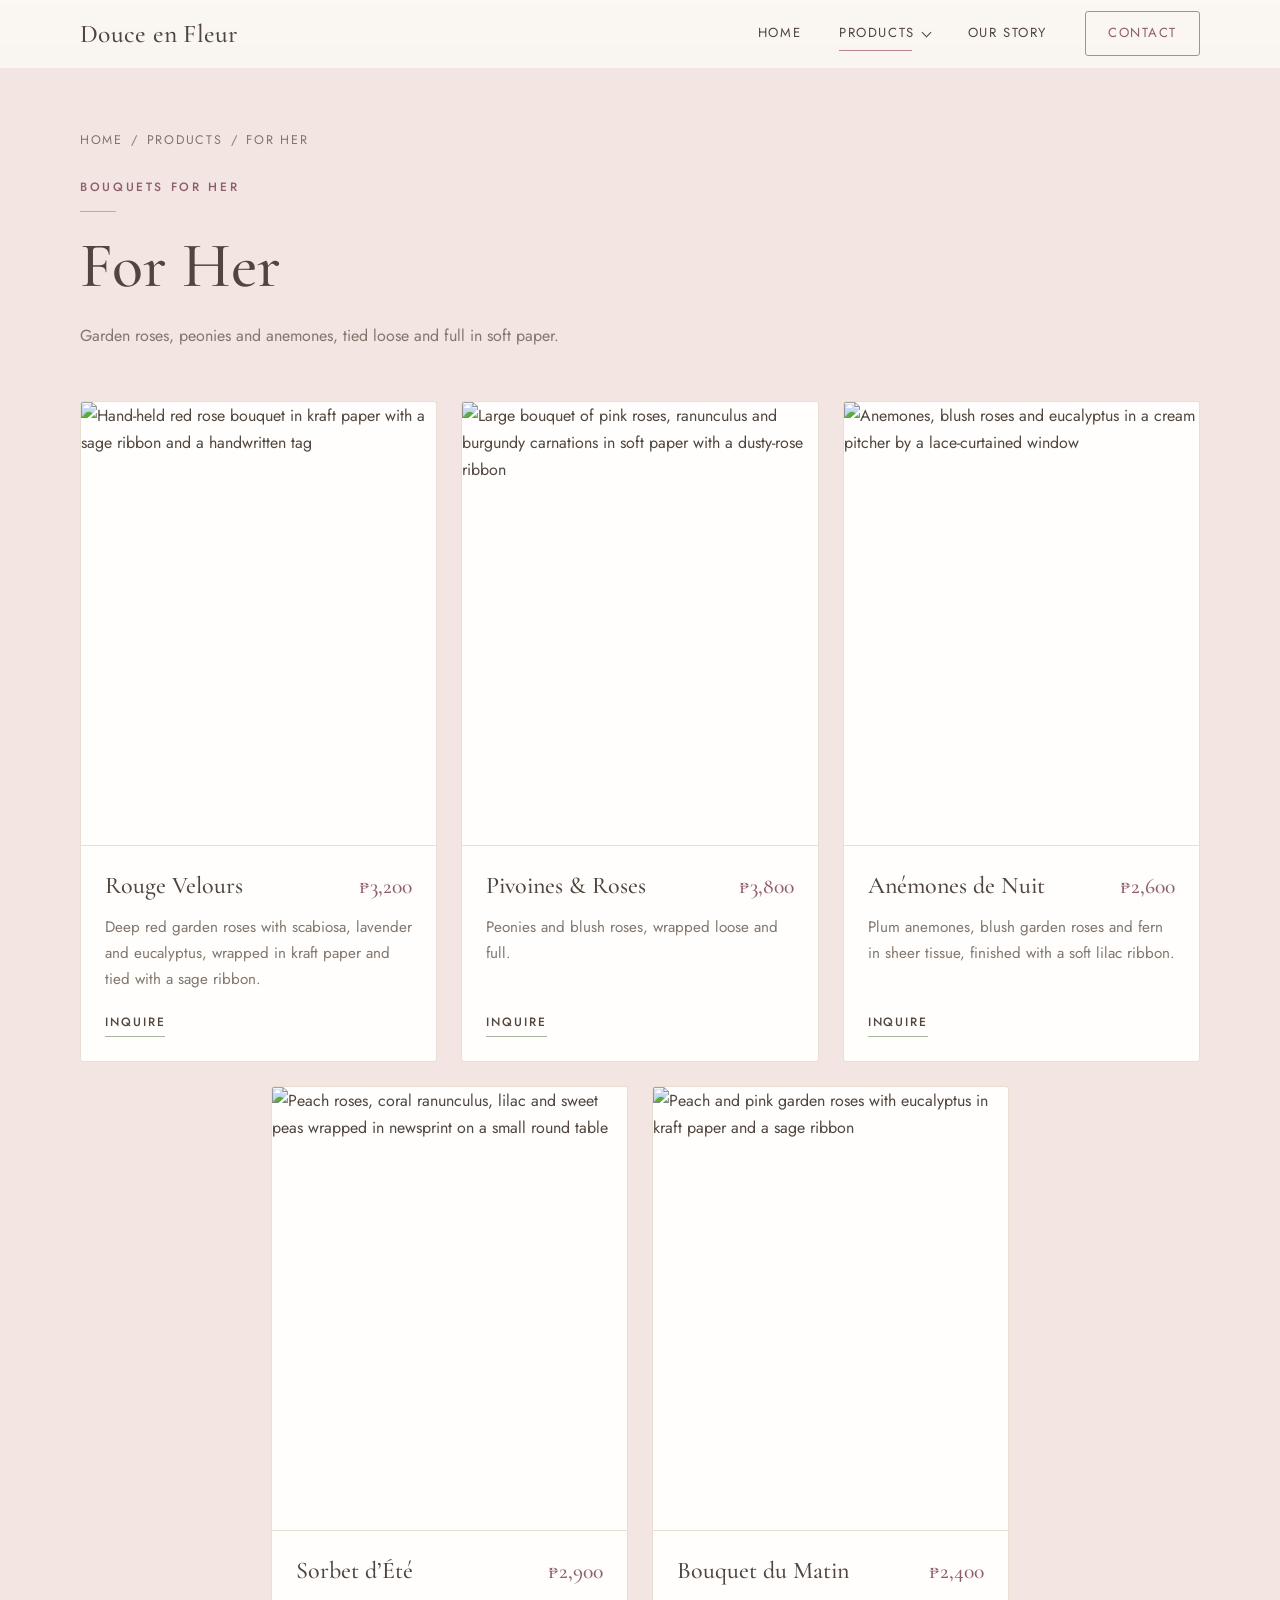
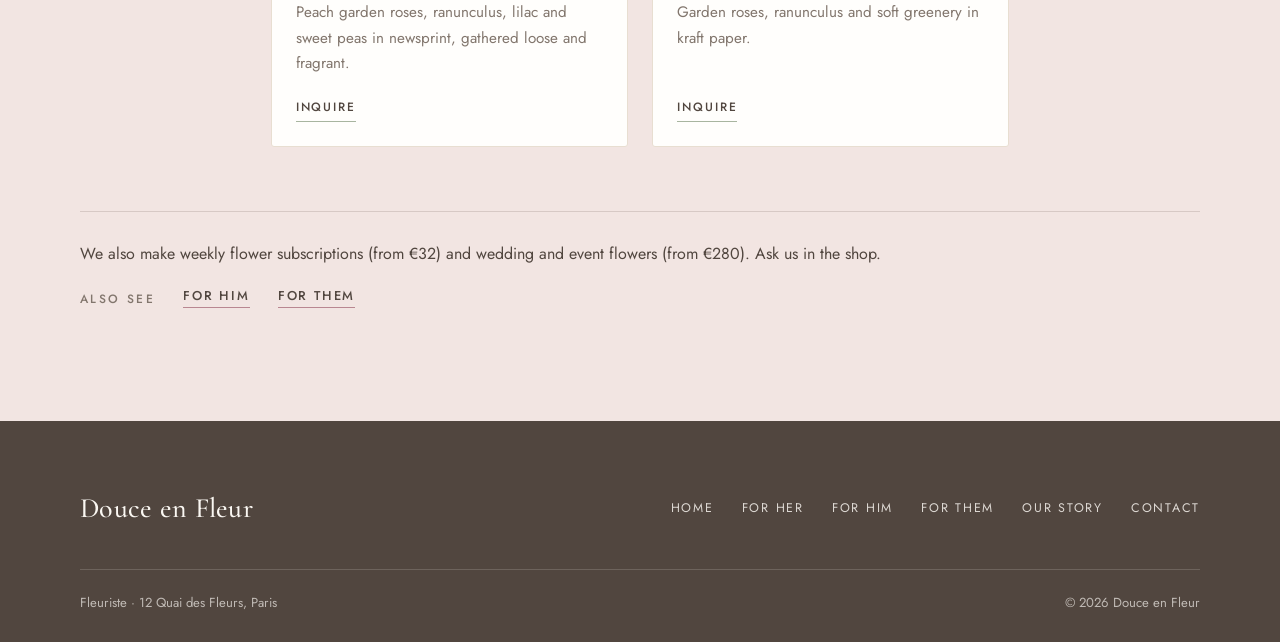
==== for-her.html @ 6b2533f0 "Add files via upload" ====
<!DOCTYPE html>
<html lang="en">
<head>
<meta charset="utf-8">
<meta name="viewport" content="width=device-width, initial-scale=1">
<title>For Her — Douce en Fleur</title>
<meta name="description" content="Bouquets for her from Douce en Fleur, a small Parisian-style florist. Seasonal flowers, tied by hand every morning.">
<meta name="color-scheme" content="light">
<link rel="preconnect" href="https://fonts.googleapis.com">
<link rel="preconnect" href="https://fonts.gstatic.com" crossorigin>
<link href="https://fonts.googleapis.com/css2?family=Cormorant+Garamond:ital,wght@0,400;0,500;0,600;1,400;1,500&family=Jost:wght@300;400;500&display=swap" rel="stylesheet">
<link rel="stylesheet" href="styles.css">
</head>
<body>
<header class="nav" id="top-nav">
  <div class="nav-inner">
    <a class="brand" href="index.html#home">Douce en Fleur</a>
    <button class="nav-toggle" type="button" aria-label="Open menu" aria-expanded="false" aria-controls="site-menu"><span></span></button>
    <nav class="nav-links" id="site-menu" aria-label="Main">
      <a href="index.html#home">Home</a>
      <div class="has-sub">
        <button class="sub-toggle" type="button" aria-expanded="false" aria-controls="products-menu" aria-current="true">Products <span class="caret" aria-hidden="true"></span></button>
        <ul class="submenu" id="products-menu">
            <li><a href="for-her.html" aria-current="page">For Her</a></li>
            <li><a href="for-him.html">For Him</a></li>
            <li><a href="for-them.html">For Them</a></li>
        </ul>
      </div>
      <a href="index.html#about">Our Story</a>
      <a class="nav-cta" href="index.html#contact">Contact</a>
    </nav>
  </div>
</header>

<main>
  <section class="page theme-her" aria-labelledby="page-title">
    <div class="wrap">
      <p class="crumbs"><a href="index.html">Home</a><span aria-hidden="true">/</span><a href="index.html#products">Products</a><span aria-hidden="true">/</span>For Her</p>
      <div class="section-head">
        <span class="overline">Bouquets for her</span>
        <h1 id="page-title">For Her</h1>
        <p>Garden roses, peonies and anemones, tied loose and full in soft paper.</p>
      </div>

      <div class="card-grid gallery">
          <article class="card card--photo">
            <img src="images/rouge-velours.jpg" width="600" height="800" loading="lazy" alt="Hand-held red rose bouquet in kraft paper with a sage ribbon and a handwritten tag">
            <div class="card-body">
              <div class="card-top"><h4>Rouge Velours</h4><span class="price">₱3,200</span></div>
              <p>Deep red garden roses with scabiosa, lavender and eucalyptus, wrapped in kraft paper and tied with a sage ribbon.</p>
              <a class="inquire" href="mailto:bonjour@douceenfleur.example?subject=Inquiry%3A%20Rouge%20Velours" aria-label="Inquire about Rouge Velours">Inquire</a>
            </div>
          </article>
          <article class="card card--photo">
            <img src="images/pivoines-roses.jpg" width="600" height="800" loading="lazy" alt="Large bouquet of pink roses, ranunculus and burgundy carnations in soft paper with a dusty-rose ribbon">
            <div class="card-body">
              <div class="card-top"><h4>Pivoines &amp; Roses</h4><span class="price">₱3,800</span></div>
              <p>Peonies and blush roses, wrapped loose and full.</p>
              <a class="inquire" href="mailto:bonjour@douceenfleur.example?subject=Inquiry%3A%20Pivoines%20%26%20Roses" aria-label="Inquire about Pivoines &amp; Roses">Inquire</a>
            </div>
          </article>
          <article class="card card--photo">
            <img src="images/anemones-de-nuit.jpg" width="600" height="800" loading="lazy" alt="Anemones, blush roses and eucalyptus in a cream pitcher by a lace-curtained window">
            <div class="card-body">
              <div class="card-top"><h4>Anémones de Nuit</h4><span class="price">₱2,600</span></div>
              <p>Plum anemones, blush garden roses and fern in sheer tissue, finished with a soft lilac ribbon.</p>
              <a class="inquire" href="mailto:bonjour@douceenfleur.example?subject=Inquiry%3A%20An%C3%A9mones%20de%20Nuit" aria-label="Inquire about Anémones de Nuit">Inquire</a>
            </div>
          </article>
          <article class="card card--photo">
            <img src="images/sorbet-dete.jpg" width="600" height="800" loading="lazy" alt="Peach roses, coral ranunculus, lilac and sweet peas wrapped in newsprint on a small round table">
            <div class="card-body">
              <div class="card-top"><h4>Sorbet d’Été</h4><span class="price">₱2,900</span></div>
              <p>Peach garden roses, ranunculus, lilac and sweet peas in newsprint, gathered loose and fragrant.</p>
              <a class="inquire" href="mailto:bonjour@douceenfleur.example?subject=Inquiry%3A%20Sorbet%20d%E2%80%99%C3%89t%C3%A9" aria-label="Inquire about Sorbet d’Été">Inquire</a>
            </div>
          </article>
          <article class="card card--photo">
            <img src="images/bouquet-du-matin.jpg" width="600" height="800" loading="lazy" alt="Peach and pink garden roses with eucalyptus in kraft paper and a sage ribbon">
            <div class="card-body">
              <div class="card-top"><h4>Bouquet du Matin</h4><span class="price">₱2,400</span></div>
              <p>Garden roses, ranunculus and soft greenery in kraft paper.</p>
              <a class="inquire" href="mailto:bonjour@douceenfleur.example?subject=Inquiry%3A%20Bouquet%20du%20Matin" aria-label="Inquire about Bouquet du Matin">Inquire</a>
            </div>
          </article>
      </div>

      <p class="more">We also make weekly flower subscriptions (from €32) and wedding and event flowers (from €280). Ask us in the shop.</p>
      <div class="siblings"><span>Also see</span><a class="btn btn--text" href="for-him.html">For Him</a><a class="btn btn--text" href="for-them.html">For Them</a></div>
    </div>
  </section>
</main>

<footer class="site-footer">
  <div class="wrap">
    <div class="footer-top">
      <a class="brand" href="index.html#home">Douce en Fleur</a>
      <nav class="footer-links" aria-label="Footer">
        <a href="index.html#home">Home</a>
        <a href="for-her.html">For Her</a>
        <a href="for-him.html">For Him</a>
        <a href="for-them.html">For Them</a>
        <a href="index.html#about">Our Story</a>
        <a href="index.html#contact">Contact</a>
      </nav>
    </div>
    <div class="footer-bottom">
      <p>Fleuriste · 12 Quai des Fleurs, Paris</p>
      <p>© <span id="year">2026</span> Douce en Fleur</p>
    </div>
  </div>
</footer>

<script src="script.js"></script>
</body>
</html>
---- styles.css ----
:root{
  --ivory:#FBF8F3;
  --white:#FFFEFC;
  --blush:#F2E5E2;
  --rose:#B98791;
  --rose-deep:#8E5E69;   /* darker rose for small text/links on light backgrounds (contrast) */
  --sage:#A8B5A0;
  --charcoal:#51463F;
  --linen:#E8DED1;
  --taupe:#82766D;

  --serif:"Cormorant Garamond",Georgia,"Times New Roman",serif;
  --sans:"Jost",system-ui,-apple-system,"Segoe UI",sans-serif;

  --wrap:1120px;
  --gutter:clamp(20px,5vw,48px);
  --section:clamp(72px,10vw,112px);
  --nav-h:68px;
  --radius:3px;
  --ease:.25s ease;
  color-scheme:light;
}

*,*::before,*::after{box-sizing:border-box}
html{scroll-behavior:smooth;scroll-padding-top:calc(var(--nav-h) + 12px);-webkit-text-size-adjust:100%}
body{
  margin:0;background:var(--ivory);color:var(--charcoal);
  font-family:var(--sans);font-weight:400;font-size:1rem;line-height:1.7;
  overflow-x:hidden;-webkit-font-smoothing:antialiased;
}
img{display:block;max-width:100%}
a{color:inherit}
h1,h2,h3{font-family:var(--serif);font-weight:500;line-height:1.12;margin:0;color:var(--charcoal)}
p{margin:0 0 1.1em}
ul{list-style:none;margin:0;padding:0}

:focus-visible{outline:2px solid var(--rose-deep);outline-offset:3px;border-radius:2px}

.wrap{max-width:calc(var(--wrap) + var(--gutter)*2);margin:0 auto;padding:0 var(--gutter)}
.overline{
  display:block;margin:0 0 18px;font-size:.75rem;font-weight:500;
  letter-spacing:.22em;text-transform:uppercase;color:var(--rose-deep);
}
.overline::after{content:"";display:block;width:36px;height:1px;background:var(--sage);margin-top:14px}
h2{font-size:clamp(2.1rem,4.2vw,3rem);margin-bottom:28px}

/* Buttons */
.btn{
  display:inline-block;padding:14px 30px;border-radius:var(--radius);
  font:500 .8rem/1 var(--sans);letter-spacing:.14em;text-transform:uppercase;text-decoration:none;
  border:1px solid var(--rose);background:var(--rose);color:#fff;
  transition:background var(--ease),color var(--ease),border-color var(--ease);
}
.btn:hover{background:var(--rose-deep);border-color:var(--rose-deep)}
.btn--text{
  padding:0 0 4px;border:0;border-bottom:1px solid var(--rose);background:none;color:var(--charcoal);border-radius:0;
}
.btn--text:hover{background:none;color:var(--rose-deep);border-color:var(--rose-deep)}

/* Navigation */
.nav{
  position:fixed;inset:0 0 auto 0;z-index:50;height:var(--nav-h);
  background:linear-gradient(to bottom,rgba(251,248,243,.94),rgba(251,248,243,.82));
  border-bottom:1px solid transparent;
  transition:background var(--ease),border-color var(--ease),box-shadow var(--ease);
}
.nav.is-scrolled,.nav.is-open{
  background:var(--ivory);border-bottom-color:var(--linen);box-shadow:0 1px 14px rgba(81,70,63,.06);
}
.nav-inner{
  max-width:calc(var(--wrap) + var(--gutter)*2);height:100%;margin:0 auto;padding:0 var(--gutter);
  display:flex;align-items:center;justify-content:space-between;
}
.brand{font-family:var(--serif);font-size:1.6rem;font-weight:500;letter-spacing:.01em;text-decoration:none;white-space:nowrap}
.nav-links{display:flex;align-items:center;gap:clamp(20px,3vw,38px)}
.nav-links a{
  position:relative;display:inline-block;padding:6px 0;text-decoration:none;
  font-size:.82rem;font-weight:400;letter-spacing:.12em;text-transform:uppercase;color:var(--charcoal);
}
.nav-links a:not(.nav-cta)::after{
  content:"";position:absolute;left:0;right:0;bottom:0;height:1px;background:var(--rose);
  transform:scaleX(0);transform-origin:left;transition:transform var(--ease);
}
.nav-links a:not(.nav-cta):hover::after,
.nav-links a[aria-current="true"]:not(.nav-cta)::after{transform:scaleX(1)}
.nav-links a.nav-cta{
  padding:10px 22px;border:1px solid var(--rose);border-radius:var(--radius);color:var(--rose-deep);
  transition:background var(--ease),color var(--ease);
}
.nav-links a.nav-cta:hover,.nav-links a.nav-cta[aria-current="true"]{background:var(--rose);color:#fff}

.nav-toggle{
  display:none;width:44px;height:44px;margin-right:-10px;padding:0;
  background:none;border:0;cursor:pointer;color:var(--charcoal);
}
.nav-toggle span,.nav-toggle span::before,.nav-toggle span::after{
  display:block;width:22px;height:1.5px;background:currentColor;margin:0 auto;position:relative;
  transition:transform var(--ease),background var(--ease);
}
.nav-toggle span::before,.nav-toggle span::after{content:"";position:absolute;left:0}
.nav-toggle span::before{top:-7px}
.nav-toggle span::after{top:7px}
.nav-toggle[aria-expanded="true"] span{background:transparent}
.nav-toggle[aria-expanded="true"] span::before{transform:translateY(7px) rotate(45deg)}
.nav-toggle[aria-expanded="true"] span::after{transform:translateY(-7px) rotate(-45deg)}

/* Hero */
.hero{position:relative;min-height:100vh;min-height:100svh;display:flex;align-items:center;overflow:hidden;background:var(--blush)}
.hero-img{position:absolute;inset:0;width:100%;height:100%;object-fit:cover;object-position:50% 50%}
.hero::before{
  content:"";position:absolute;inset:0;z-index:1;
  background:linear-gradient(90deg,rgba(251,248,243,.7) 0%,rgba(251,248,243,.4) 38%,rgba(251,248,243,0) 62%);
}
.hero-copy{position:relative;z-index:2;width:100%;padding-top:calc(var(--nav-h) + 24px)}
.hero-copy .wrap>div{max-width:520px}
.hero h1{font-size:clamp(2.9rem,6.4vw,5rem);font-weight:500;margin-bottom:22px}
.hero h1 em{font-style:italic;font-weight:400}
.hero p.lede{font-size:1.06rem;max-width:42ch;margin-bottom:34px}
.hero-actions{display:flex;flex-wrap:wrap;align-items:center;gap:20px 30px}
.scroll-cue{
  position:absolute;z-index:2;left:50%;bottom:26px;transform:translateX(-50%);
  width:1px;height:46px;background:linear-gradient(var(--charcoal),transparent);opacity:.45;
}

/* About */
.about{padding:var(--section) 0;background:var(--ivory)}
.about-grid{display:grid;grid-template-columns:1.1fr .9fr;gap:clamp(40px,7vw,96px);align-items:center}
.about-text p{max-width:56ch}
.pull{
  margin:0;padding:6px 0 6px clamp(22px,3vw,36px);border-left:1px solid var(--sage);
  font-family:var(--serif);font-style:italic;font-weight:400;
  font-size:clamp(1.7rem,3vw,2.35rem);line-height:1.3;color:var(--charcoal);
}

/* Products */
.products{padding:var(--section) 0;background:var(--blush)}
.section-head{max-width:600px;margin-bottom:clamp(40px,6vw,64px)}
.section-head p{color:var(--taupe);margin:0}
.group{margin-top:clamp(40px,5vw,60px)}
.group:first-of-type{margin-top:0}
.group-title{
  display:flex;align-items:center;gap:20px;margin-bottom:24px;
  font-size:1.05rem;font-family:var(--sans);font-weight:500;letter-spacing:.2em;text-transform:uppercase;color:var(--taupe);
}
.group-title::after{content:"";flex:1;height:1px;background:var(--linen);background:rgba(130,118,109,.25)}
.card-grid{display:grid;grid-template-columns:repeat(3,1fr);gap:24px}
.card{
  display:flex;flex-direction:column;padding:28px 26px 24px;
  background:var(--white);border:1px solid var(--linen);border-radius:var(--radius);
  transition:border-color var(--ease),transform var(--ease);
}
.card:hover{border-color:var(--rose);transform:translateY(-2px)}
.card--photo{padding:0;overflow:hidden}
.card--photo img{width:100%;height:auto;aspect-ratio:4/5;object-fit:cover;border-bottom:1px solid var(--linen)}
.card-body{display:flex;flex-direction:column;flex:1;padding:22px 24px 24px}
.gallery{grid-template-columns:repeat(6,1fr)}
.gallery .card{grid-column:span 2}
.gallery .card:nth-child(4){grid-column:2 / span 2}
.card-top{display:flex;justify-content:space-between;align-items:baseline;gap:16px;margin-bottom:10px}
.card h4{margin:0;font-family:var(--serif);font-size:1.5rem;font-weight:500;line-height:1.2}
.price{font-family:var(--serif);font-size:1.35rem;font-weight:500;color:var(--rose-deep);white-space:nowrap}
.card p{flex:1;margin:0 0 20px;font-size:.95rem;color:var(--taupe)}
.inquire{
  align-self:flex-start;padding-bottom:3px;border-bottom:1px solid var(--sage);
  font-size:.75rem;font-weight:500;letter-spacing:.16em;text-transform:uppercase;text-decoration:none;color:var(--charcoal);
  transition:color var(--ease),border-color var(--ease);
}
.inquire:hover{color:var(--rose-deep);border-color:var(--rose-deep)}
.more{margin:clamp(40px,5vw,64px) 0 0;padding-top:28px;border-top:1px solid rgba(130,118,109,.25);max-width:62ch}


/* Contact */
.contact{padding:var(--section) 0;background:var(--ivory)}
.contact-grid{display:grid;grid-template-columns:1fr 1fr;gap:clamp(40px,6vw,88px);align-items:start}
dl{margin:0}
dt{margin:0 0 4px;font-size:.75rem;font-weight:500;letter-spacing:.2em;text-transform:uppercase;color:var(--rose-deep)}
dd{margin:0 0 26px;padding-bottom:26px;border-bottom:1px solid var(--linen)}
dd:last-child{margin-bottom:0;padding-bottom:0;border-bottom:0}
dd a{text-decoration:none;border-bottom:1px solid var(--linen);transition:border-color var(--ease),color var(--ease)}
dd a:hover{color:var(--rose-deep);border-color:var(--rose)}
.note{padding:clamp(28px,4vw,48px);background:var(--blush);border-radius:var(--radius)}
.note h3{font-size:clamp(1.7rem,2.6vw,2.1rem);margin-bottom:14px}
.note p{margin-bottom:28px}

/* Footer */
.site-footer{background:var(--charcoal);color:var(--ivory);padding:clamp(44px,6vw,64px) 0 28px}
.footer-top{display:flex;flex-wrap:wrap;justify-content:space-between;align-items:center;gap:24px}
.site-footer .brand{font-size:1.75rem;color:var(--ivory)}
.footer-links{display:flex;flex-wrap:wrap;gap:8px 28px}
.footer-links a{
  font-size:.78rem;letter-spacing:.14em;text-transform:uppercase;text-decoration:none;color:rgba(251,248,243,.82);
  transition:color var(--ease);
}
.footer-links a:hover{color:var(--sage)}
.footer-bottom{
  display:flex;flex-wrap:wrap;justify-content:space-between;gap:8px 24px;margin-top:36px;padding-top:22px;
  border-top:1px solid rgba(251,248,243,.16);font-size:.82rem;color:rgba(251,248,243,.65)
}
.footer-bottom p{margin:0}
.site-footer :focus-visible{outline-color:var(--sage)}

/* Responsive */
@media (max-width:1024px){
  .card-grid,.gallery{grid-template-columns:repeat(2,1fr)}
  .gallery .card,.gallery .card:nth-child(4){grid-column:auto}
}
@media (max-width:860px){
  :root{--nav-h:60px}
  .nav-toggle{display:block}
  .nav-links{
    position:absolute;top:100%;left:0;right:0;flex-direction:column;align-items:stretch;gap:0;
    padding:8px var(--gutter) 22px;background:var(--ivory);border-bottom:1px solid var(--linen);
    box-shadow:0 12px 24px rgba(81,70,63,.08);
    max-height:calc(100vh - var(--nav-h));max-height:calc(100dvh - var(--nav-h));overflow-y:auto;
    visibility:hidden;opacity:0;transform:translateY(-6px);
    transition:opacity var(--ease),transform var(--ease),visibility 0s linear .25s;
  }
  .nav.is-open .nav-links{visibility:visible;opacity:1;transform:none;transition-delay:0s}
  .nav-links a{padding:16px 0;border-bottom:1px solid var(--linen);font-size:.85rem}
  .nav-links a:not(.nav-cta)::after{display:none}
  .nav-links a[aria-current="true"]:not(.nav-cta){color:var(--rose-deep)}
  .nav-links a.nav-cta{margin-top:18px;padding:14px 22px;text-align:center}
  .about-grid,.contact-grid{grid-template-columns:1fr}
  .pull{margin-top:8px}
}
@media (max-width:640px){
  .card-grid,.gallery{grid-template-columns:1fr}
  .hero{align-items:flex-end}
  .hero-img{object-position:72% 50%}
  .hero::before{background:linear-gradient(0deg,rgba(251,248,243,.94) 0%,rgba(251,248,243,.82) 48%,rgba(251,248,243,0) 85%)}
  .hero-copy{padding-bottom:48px}
  .hero h1{font-size:2.5rem;margin-bottom:16px}
  .hero p.lede{margin-bottom:26px}
  .hero .overline{margin-bottom:12px}
  .scroll-cue{display:none}
  .footer-top,.footer-bottom{flex-direction:column;align-items:flex-start}
}

@media (prefers-reduced-motion:reduce){
  html{scroll-behavior:auto}
  *,*::before,*::after{transition-duration:.01ms!important;animation-duration:.01ms!important}
  .card:hover{transform:none}
}

/* ---------- Multi-page additions ---------- */
/* Products dropdown */
.has-sub{position:relative}
.sub-toggle{
  position:relative;display:inline-flex;align-items:center;gap:8px;padding:6px 0;margin:0;background:none;border:0;cursor:pointer;
  font:400 .82rem/inherit var(--sans);font-size:.82rem;letter-spacing:.12em;text-transform:uppercase;color:var(--charcoal);
}
.sub-toggle::before{
  content:"";position:absolute;left:0;right:18px;bottom:0;height:1px;background:var(--rose);
  transform:scaleX(0);transform-origin:left;transition:transform var(--ease);
}
.sub-toggle:hover::before,.sub-toggle[aria-current]::before{transform:scaleX(1)}
.sub-toggle .caret{
  width:7px;height:7px;margin-top:-3px;border-right:1.5px solid currentColor;border-bottom:1.5px solid currentColor;
  transform:rotate(45deg);transition:transform var(--ease);
}
.sub-toggle[aria-expanded="true"] .caret{transform:rotate(225deg);margin-top:3px}
.submenu{
  position:absolute;top:calc(100% + 14px);left:-22px;min-width:190px;padding:10px 22px;
  background:var(--ivory);border:1px solid var(--linen);border-radius:var(--radius);box-shadow:0 12px 28px rgba(81,70,63,.1);
  visibility:hidden;opacity:0;transform:translateY(-6px);
  transition:opacity var(--ease),transform var(--ease),visibility 0s linear .25s;
}
.has-sub.is-open .submenu{visibility:visible;opacity:1;transform:none;transition-delay:0s}
.submenu a{display:block;padding:11px 0;white-space:nowrap}
.submenu li+li a{border-top:1px solid var(--linen)}
.submenu a::after{display:none!important}
.submenu a:hover,.submenu a[aria-current]{color:var(--rose-deep)}

/* Home: category tiles */
.cat-grid{display:grid;grid-template-columns:repeat(3,1fr);gap:24px}
.cat{
  display:flex;flex-direction:column;text-decoration:none;overflow:hidden;
  background:var(--white);border:1px solid var(--linen);border-radius:var(--radius);
  transition:border-color var(--ease),transform var(--ease);
}
.cat:hover{border-color:var(--rose);transform:translateY(-2px)}
.cat img{width:100%;height:auto;aspect-ratio:4/3;object-fit:cover;border-bottom:1px solid var(--linen)}
.cat-body{display:flex;flex-direction:column;flex:1;padding:22px 24px 24px}
.cat h3{font-size:1.9rem;margin-bottom:8px}
.cat p{flex:1;margin:0 0 20px;font-size:.95rem;color:var(--taupe)}
.cat .inquire{align-self:flex-start}
.cat:hover .inquire{color:var(--rose-deep);border-color:var(--rose-deep)}
.cat--him{border-color:#BCD0E2}.cat--him:hover{border-color:#5E85AB}.cat--him img{border-bottom-color:#BCD0E2}
.cat--them{border-color:#E3D6EE}.cat--them:hover{border-color:#9B7FC0}.cat--them img{border-bottom-color:#E3D6EE}

/* Category pages */
.page{padding:calc(var(--nav-h) + var(--section) * .55) 0 var(--section);background:var(--blush);min-height:80vh}
.page h1{font-size:clamp(2.6rem,5.2vw,4rem);margin-bottom:20px}
.page .section-head{margin-bottom:clamp(32px,5vw,52px)}
.crumbs{margin:0 0 26px;font-size:.78rem;letter-spacing:.14em;text-transform:uppercase;color:var(--taupe)}
.crumbs a{text-decoration:none;border-bottom:1px solid transparent;transition:color var(--ease),border-color var(--ease)}
.crumbs a:hover{color:var(--rose-deep);border-color:var(--rose-deep)}
.crumbs span{margin:0 8px}
.page .gallery--4 .card:nth-child(4){grid-column:3 / span 2}
.page .more{max-width:none}
.siblings{display:flex;flex-wrap:wrap;align-items:center;gap:10px 28px;margin-top:22px}
.siblings span{font-size:.75rem;font-weight:500;letter-spacing:.2em;text-transform:uppercase;color:var(--taupe)}

/* Page themes */
.theme-him{background:#D9E6F2}
.theme-him .overline{color:#3F5C78}
.theme-him .card{border-color:#BCD0E2}
.theme-him .card:hover{border-color:#5E85AB}
.theme-him .card--photo img{border-bottom-color:#BCD0E2}
.theme-him .price{color:#2F4B68}
.theme-him .inquire{border-bottom-color:#7FA2C4}
.theme-him .inquire:hover,.theme-him .crumbs a:hover{color:#2F4B68;border-color:#2F4B68}
.theme-him .more{border-top-color:rgba(63,92,120,.3)}

.theme-them{background:linear-gradient(115deg,#FADADD 0%,#FDE8C8 18%,#FFF6C9 34%,#D7F0D9 50%,#CFEAF7 66%,#DCD3F5 84%,#F5D3EC 100%)}
.theme-them .overline{color:#5B4A72}
.theme-them .card{border-color:#E3D6EE;background:rgba(255,255,255,.92)}
.theme-them .card:hover{border-color:#9B7FC0}
.theme-them .card--photo img{border-bottom-color:#E3D6EE}
.theme-them .price{color:#6B4A8E}
.theme-them .inquire{border-bottom-color:#B79BD6}
.theme-them .inquire:hover,.theme-them .crumbs a:hover{color:#6B4A8E;border-color:#6B4A8E}
.theme-them .more{border-top-color:rgba(91,74,114,.3)}

@media (max-width:1024px){
  .cat-grid{grid-template-columns:repeat(2,1fr)}
  .page .gallery--4 .card:nth-child(4){grid-column:auto}
}
@media (max-width:860px){
  .has-sub{border-bottom:1px solid var(--linen)}
  .sub-toggle{width:100%;justify-content:space-between;padding:16px 0;font-size:.85rem}
  .sub-toggle::before{display:none}
  .sub-toggle[aria-current]{color:var(--rose-deep)}
  .submenu{
    position:static;min-width:0;padding:0 0 8px 16px;border:0;box-shadow:none;background:none;
    display:none;visibility:visible;opacity:1;transform:none;
  }
  .has-sub.is-open .submenu{display:block}
  .submenu a{padding:13px 0;border-bottom:0!important;border-top:0}
  .submenu li+li a{border-top:1px solid var(--linen)}
  .nav-links .has-sub .submenu a{border-bottom:0}
}
@media (max-width:640px){
  .cat-grid{grid-template-columns:1fr}
}

/* Flower cursor (mouse only; touch devices ignore it) */
@media (hover:hover) and (pointer:fine){
  html,body{cursor:url("data:image/svg+xml,%3Csvg xmlns=%22http://www.w3.org/2000/svg%22 width=%2232%22 height=%2232%22 viewBox=%220 0 32 32%22%3E%3Cellipse cx=%2216%22 cy=%229%22 rx=%224.2%22 ry=%226.2%22 fill=%22%23F2C9D0%22 fill-opacity=%22.92%22 stroke=%22%238E5E69%22 stroke-width=%22.8%22 transform=%22rotate(0 16 16)%22/%3E%3Cellipse cx=%2216%22 cy=%229%22 rx=%224.2%22 ry=%226.2%22 fill=%22%23F2C9D0%22 fill-opacity=%22.92%22 stroke=%22%238E5E69%22 stroke-width=%22.8%22 transform=%22rotate(72 16 16)%22/%3E%3Cellipse cx=%2216%22 cy=%229%22 rx=%224.2%22 ry=%226.2%22 fill=%22%23F2C9D0%22 fill-opacity=%22.92%22 stroke=%22%238E5E69%22 stroke-width=%22.8%22 transform=%22rotate(144 16 16)%22/%3E%3Cellipse cx=%2216%22 cy=%229%22 rx=%224.2%22 ry=%226.2%22 fill=%22%23F2C9D0%22 fill-opacity=%22.92%22 stroke=%22%238E5E69%22 stroke-width=%22.8%22 transform=%22rotate(216 16 16)%22/%3E%3Cellipse cx=%2216%22 cy=%229%22 rx=%224.2%22 ry=%226.2%22 fill=%22%23F2C9D0%22 fill-opacity=%22.92%22 stroke=%22%238E5E69%22 stroke-width=%22.8%22 transform=%22rotate(288 16 16)%22/%3E%3Ccircle cx=%2216%22 cy=%2216%22 r=%223.2%22 fill=%22%23F5E6A8%22 stroke=%22%238E5E69%22 stroke-width=%22.8%22/%3E%3C/svg%3E") 16 16,auto}
  a,button,.btn,.card,.cat,summary,[role="button"]{cursor:url("data:image/svg+xml,%3Csvg xmlns=%22http://www.w3.org/2000/svg%22 width=%2232%22 height=%2232%22 viewBox=%220 0 32 32%22%3E%3Cellipse cx=%2216%22 cy=%229%22 rx=%224.2%22 ry=%226.2%22 fill=%22%23D98B9B%22 fill-opacity=%22.92%22 stroke=%22%238E5E69%22 stroke-width=%22.8%22 transform=%22rotate(0 16 16)%22/%3E%3Cellipse cx=%2216%22 cy=%229%22 rx=%224.2%22 ry=%226.2%22 fill=%22%23D98B9B%22 fill-opacity=%22.92%22 stroke=%22%238E5E69%22 stroke-width=%22.8%22 transform=%22rotate(72 16 16)%22/%3E%3Cellipse cx=%2216%22 cy=%229%22 rx=%224.2%22 ry=%226.2%22 fill=%22%23D98B9B%22 fill-opacity=%22.92%22 stroke=%22%238E5E69%22 stroke-width=%22.8%22 transform=%22rotate(144 16 16)%22/%3E%3Cellipse cx=%2216%22 cy=%229%22 rx=%224.2%22 ry=%226.2%22 fill=%22%23D98B9B%22 fill-opacity=%22.92%22 stroke=%22%238E5E69%22 stroke-width=%22.8%22 transform=%22rotate(216 16 16)%22/%3E%3Cellipse cx=%2216%22 cy=%229%22 rx=%224.2%22 ry=%226.2%22 fill=%22%23D98B9B%22 fill-opacity=%22.92%22 stroke=%22%238E5E69%22 stroke-width=%22.8%22 transform=%22rotate(288 16 16)%22/%3E%3Ccircle cx=%2216%22 cy=%2216%22 r=%224.2%22 fill=%22%23FFF2B8%22 stroke=%22%238E5E69%22 stroke-width=%22.8%22/%3E%3C/svg%3E") 16 16,pointer}
}
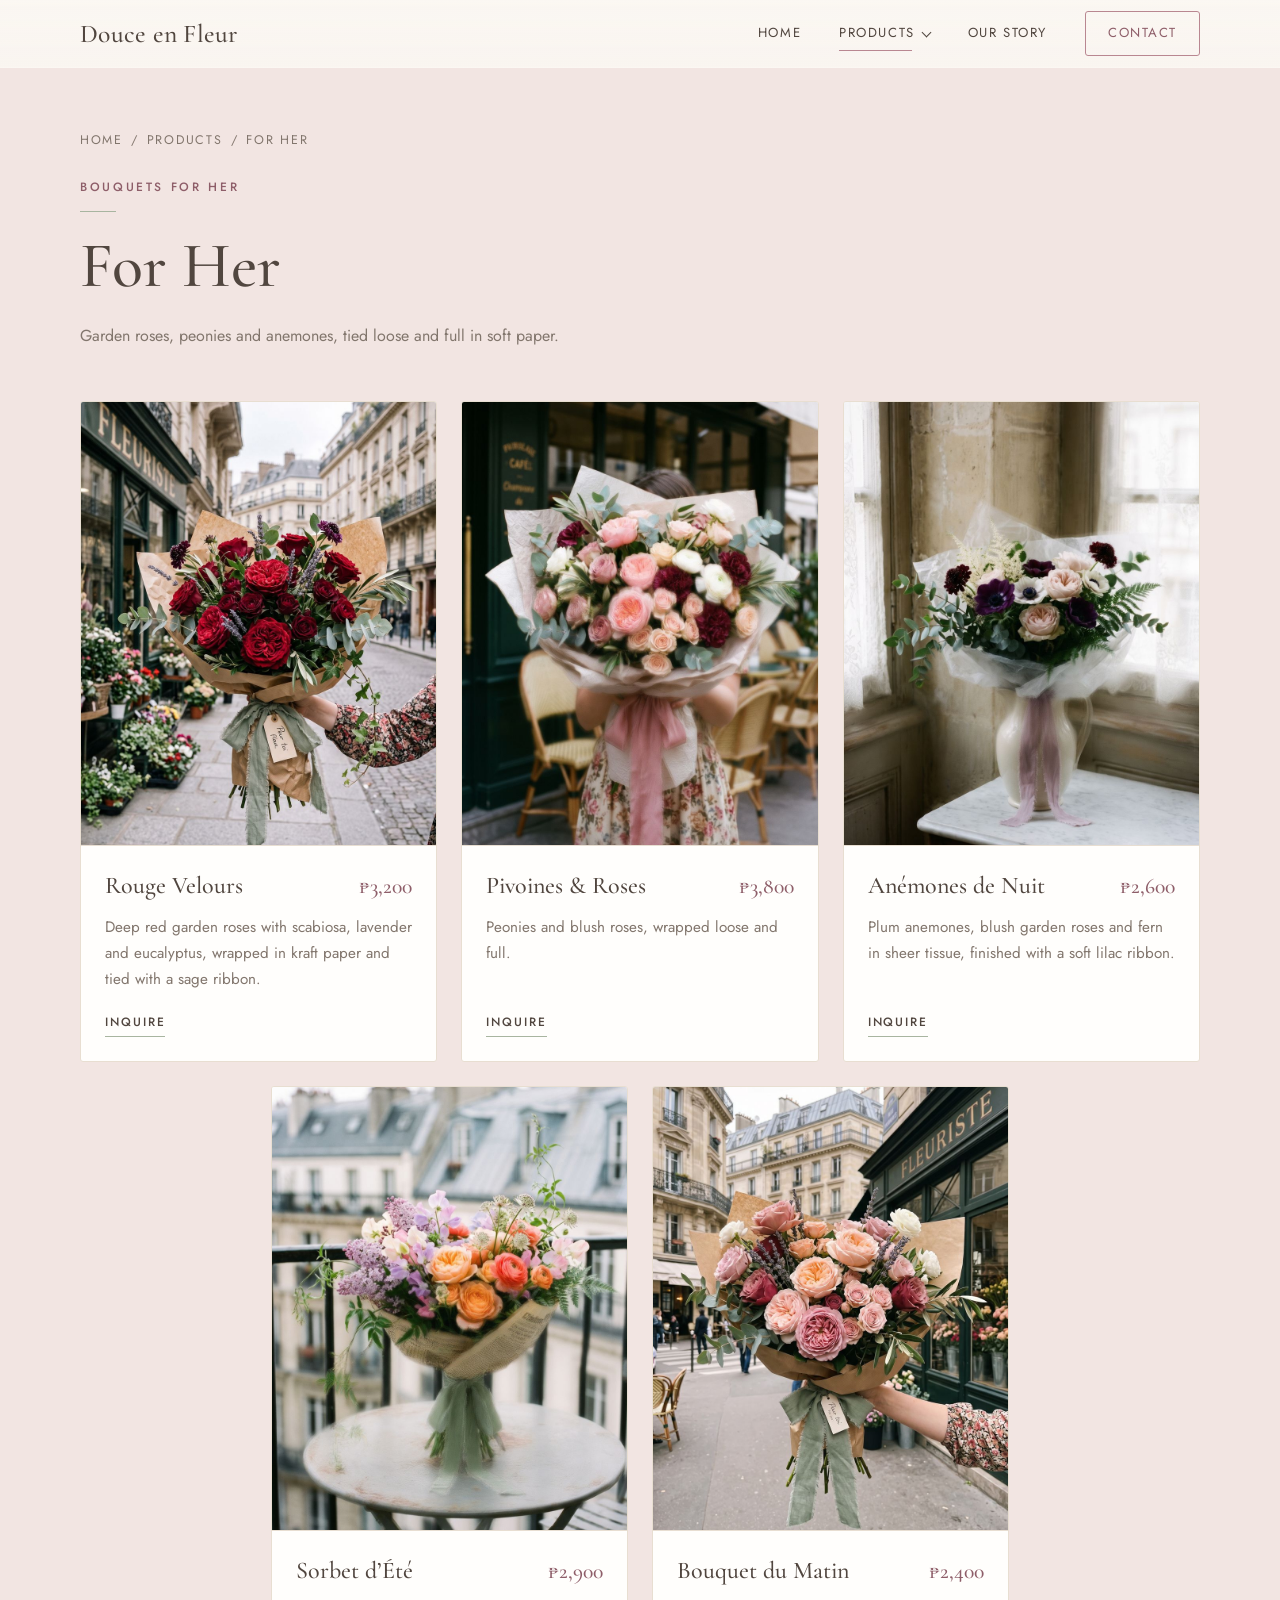
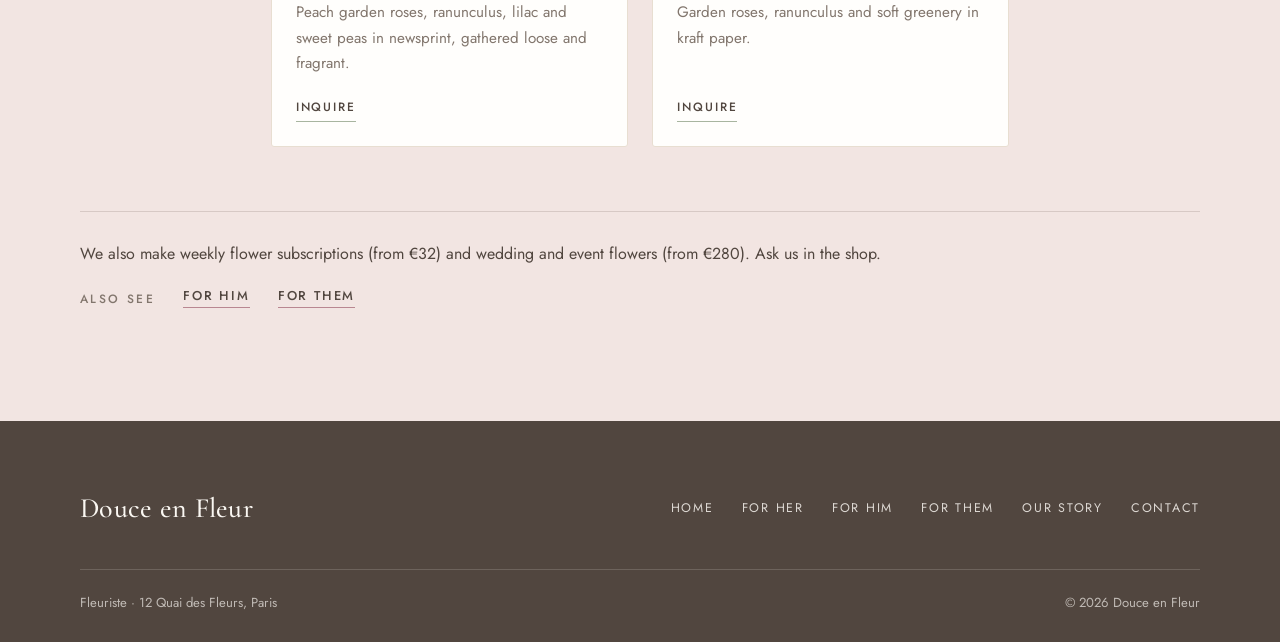
==== commit 64a76450: "Update for-her.html" ====
--- a/for-her.html
+++ b/for-her.html
@@ -10,6 +10,9 @@
 <link rel="preconnect" href="https://fonts.gstatic.com" crossorigin>
 <link href="https://fonts.googleapis.com/css2?family=Cormorant+Garamond:ital,wght@0,400;0,500;0,600;1,400;1,500&family=Jost:wght@300;400;500&display=swap" rel="stylesheet">
 <link rel="stylesheet" href="styles.css">
+<!-- Cute Spinning Flower Pink - https://www.cursors-4u.com/cursor/cute-spinning-flower-pink -->
+<link rel="stylesheet" href="https://cdn.cursors-4u.net/cursors/animated/cute-spinning-flower-pink-629aca61-32.css">
+<!-- End Cursors-4U Code -->
 </head>
 <body>
 <header class="nav" id="top-nav">
--- a/styles.css
+++ b/styles.css
@@ -344,8 +344,17 @@
   .cat-grid{grid-template-columns:1fr}
 }
 
-/* Flower cursor (mouse only; touch devices ignore it) */
-@media (hover:hover) and (pointer:fine){
-  html,body{cursor:url("data:image/svg+xml,%3Csvg xmlns=%22http://www.w3.org/2000/svg%22 width=%2232%22 height=%2232%22 viewBox=%220 0 32 32%22%3E%3Cellipse cx=%2216%22 cy=%229%22 rx=%224.2%22 ry=%226.2%22 fill=%22%23F2C9D0%22 fill-opacity=%22.92%22 stroke=%22%238E5E69%22 stroke-width=%22.8%22 transform=%22rotate(0 16 16)%22/%3E%3Cellipse cx=%2216%22 cy=%229%22 rx=%224.2%22 ry=%226.2%22 fill=%22%23F2C9D0%22 fill-opacity=%22.92%22 stroke=%22%238E5E69%22 stroke-width=%22.8%22 transform=%22rotate(72 16 16)%22/%3E%3Cellipse cx=%2216%22 cy=%229%22 rx=%224.2%22 ry=%226.2%22 fill=%22%23F2C9D0%22 fill-opacity=%22.92%22 stroke=%22%238E5E69%22 stroke-width=%22.8%22 transform=%22rotate(144 16 16)%22/%3E%3Cellipse cx=%2216%22 cy=%229%22 rx=%224.2%22 ry=%226.2%22 fill=%22%23F2C9D0%22 fill-opacity=%22.92%22 stroke=%22%238E5E69%22 stroke-width=%22.8%22 transform=%22rotate(216 16 16)%22/%3E%3Cellipse cx=%2216%22 cy=%229%22 rx=%224.2%22 ry=%226.2%22 fill=%22%23F2C9D0%22 fill-opacity=%22.92%22 stroke=%22%238E5E69%22 stroke-width=%22.8%22 transform=%22rotate(288 16 16)%22/%3E%3Ccircle cx=%2216%22 cy=%2216%22 r=%223.2%22 fill=%22%23F5E6A8%22 stroke=%22%238E5E69%22 stroke-width=%22.8%22/%3E%3C/svg%3E") 16 16,auto}
-  a,button,.btn,.card,.cat,summary,[role="button"]{cursor:url("data:image/svg+xml,%3Csvg xmlns=%22http://www.w3.org/2000/svg%22 width=%2232%22 height=%2232%22 viewBox=%220 0 32 32%22%3E%3Cellipse cx=%2216%22 cy=%229%22 rx=%224.2%22 ry=%226.2%22 fill=%22%23D98B9B%22 fill-opacity=%22.92%22 stroke=%22%238E5E69%22 stroke-width=%22.8%22 transform=%22rotate(0 16 16)%22/%3E%3Cellipse cx=%2216%22 cy=%229%22 rx=%224.2%22 ry=%226.2%22 fill=%22%23D98B9B%22 fill-opacity=%22.92%22 stroke=%22%238E5E69%22 stroke-width=%22.8%22 transform=%22rotate(72 16 16)%22/%3E%3Cellipse cx=%2216%22 cy=%229%22 rx=%224.2%22 ry=%226.2%22 fill=%22%23D98B9B%22 fill-opacity=%22.92%22 stroke=%22%238E5E69%22 stroke-width=%22.8%22 transform=%22rotate(144 16 16)%22/%3E%3Cellipse cx=%2216%22 cy=%229%22 rx=%224.2%22 ry=%226.2%22 fill=%22%23D98B9B%22 fill-opacity=%22.92%22 stroke=%22%238E5E69%22 stroke-width=%22.8%22 transform=%22rotate(216 16 16)%22/%3E%3Cellipse cx=%2216%22 cy=%229%22 rx=%224.2%22 ry=%226.2%22 fill=%22%23D98B9B%22 fill-opacity=%22.92%22 stroke=%22%238E5E69%22 stroke-width=%22.8%22 transform=%22rotate(288 16 16)%22/%3E%3Ccircle cx=%2216%22 cy=%2216%22 r=%224.2%22 fill=%22%23FFF2B8%22 stroke=%22%238E5E69%22 stroke-width=%22.8%22/%3E%3C/svg%3E") 16 16,pointer}
-}
+/* Sparkle trail */
+.sparkle{
+  position:fixed;z-index:9999;pointer-events:none;width:14px;height:14px;margin:-7px 0 0 -7px;
+  background:#FFE9A8;clip-path:polygon(50% 0,60% 40%,100% 50%,60% 60%,50% 100%,40% 60%,0 50%,40% 40%);
+  filter:drop-shadow(0 0 3px rgba(240,180,60,.9));
+  animation:sparkle-fade .8s ease-out forwards;
+}
+.sparkle:nth-child(3n){background:#FFFFFF}
+.sparkle:nth-child(3n+1){background:#F9B9D0}
+@keyframes sparkle-fade{
+  0%{opacity:1;transform:translate(0,0) scale(.4) rotate(0)}
+  100%{opacity:0;transform:translate(var(--dx),var(--dy)) scale(1.1) rotate(90deg)}
+}
+@media (prefers-reduced-motion:reduce){.sparkle{display:none}}
